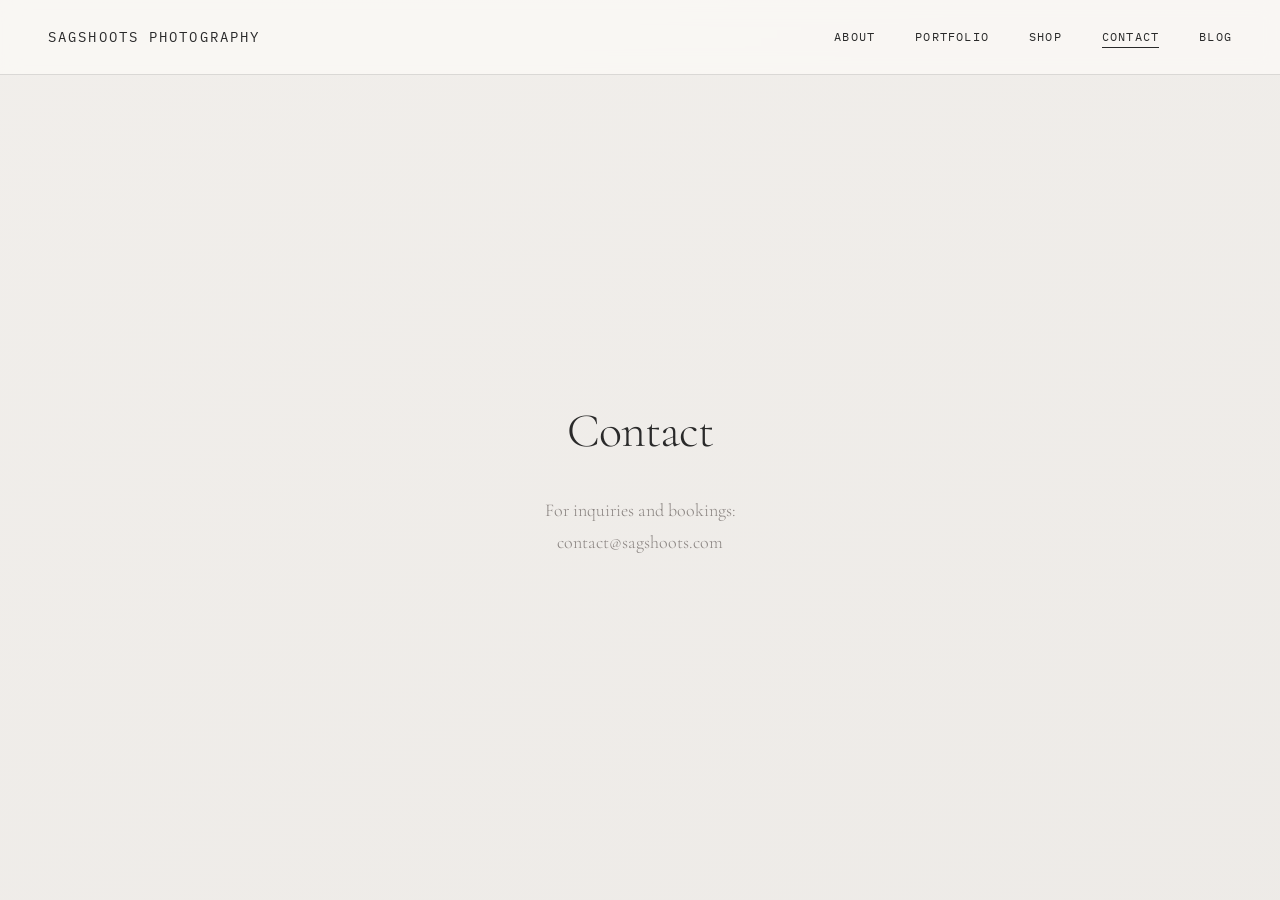
==== contact.html @ eb568fd6 "Add files via upload" ====
<!DOCTYPE html>
<html lang="en">
<head>
    <meta charset="UTF-8">
    <meta name="viewport" content="width=device-width, initial-scale=1.0">
    <title>Contact — SagShoots Photography</title>
    <link rel="preconnect" href="https://fonts.googleapis.com">
    <link rel="preconnect" href="https://fonts.gstatic.com" crossorigin>
    <link href="https://fonts.googleapis.com/css2?family=Cormorant+Garamond:wght@300;400;500;600&family=IBM+Plex+Mono:wght@300;400&display=swap" rel="stylesheet">
    <link rel="stylesheet" href="styles.css">
</head>
<body>
    <nav>
        <div class="container">
            <a href="index.html" class="logo">SagShoots Photography</a>
            <ul class="nav-links">
                <li><a href="index.html">About</a></li>
                <li><a href="portfolio.html">Portfolio</a></li>
                <li><a href="shop.html">Shop</a></li>
                <li><a href="contact.html" class="active">Contact</a></li>
                <li><a href="https://sagshoots.substack.com/" target="_blank" rel="noopener noreferrer">Blog</a></li>
            </ul>
        </div>
    </nav>

    <main class="simple-page">
        <div class="simple-background"></div>
        <div class="simple-content">
            <h1>Contact</h1>
            <p>For inquiries and bookings:<br>contact@sagshoots.com</p>
        </div>
    </main>
</body>
</html>
---- styles.css ----
:root {
    --cream: #f9f7f4;
    --charcoal: #2a2a2a;
    --warm-grey: #8a8481;
    --accent: #6d5d52;
    --border: rgba(42, 42, 42, 0.15);
}

* {
    margin: 0;
    padding: 0;
    box-sizing: border-box;
}

body {
    font-family: 'Cormorant Garamond', serif;
    background: var(--cream);
    color: var(--charcoal);
    line-height: 1.6;
}

/* Navigation */
nav {
    position: fixed;
    top: 0;
    left: 0;
    right: 0;
    z-index: 1000;
    background: rgba(249, 247, 244, 0.95);
    backdrop-filter: blur(10px);
    border-bottom: 1px solid var(--border);
}

nav .container {
    max-width: 1400px;
    margin: 0 auto;
    padding: 1.5rem 3rem;
    display: flex;
    justify-content: space-between;
    align-items: center;
}

.logo {
    font-family: 'IBM Plex Mono', monospace;
    font-size: 0.875rem;
    font-weight: 400;
    letter-spacing: 0.15em;
    text-transform: uppercase;
    color: var(--charcoal);
    text-decoration: none;
    transition: opacity 0.3s ease;
}

.logo:hover {
    opacity: 0.6;
}

.nav-links {
    display: flex;
    gap: 2.5rem;
    list-style: none;
}

.nav-links a {
    font-family: 'IBM Plex Mono', monospace;
    font-size: 0.75rem;
    letter-spacing: 0.1em;
    text-transform: uppercase;
    color: var(--charcoal);
    text-decoration: none;
    position: relative;
    transition: color 0.3s ease;
}

.nav-links a::after {
    content: '';
    position: absolute;
    bottom: -4px;
    left: 0;
    width: 0;
    height: 1px;
    background: var(--charcoal);
    transition: width 0.4s cubic-bezier(0.16, 1, 0.3, 1);
}

.nav-links a:hover {
    color: var(--accent);
}

.nav-links a:hover::after {
    width: 100%;
}

.nav-links a.active::after {
    width: 100%;
}

/* Landing Page (index only) */
.landing-page {
    position: fixed;
    top: 0;
    left: 0;
    width: 100%;
    height: 100vh;
    background: var(--charcoal);
    display: flex;
    align-items: center;
    justify-content: center;
    z-index: 2000;
    opacity: 1;
    transition: opacity 1.5s cubic-bezier(0.16, 1, 0.3, 1);
    overflow: hidden;
}

.landing-page.fade-out {
    opacity: 0;
    pointer-events: none;
    transition: opacity 1.5s ease;
}

.landing-page.hidden {
    display: none;
}

.landing-image {
    position: absolute;
    top: 0;
    left: 0;
    width: 100%;
    height: 100%;
    object-fit: cover;
    animation: imageFadeIn 2.5s cubic-bezier(0.16, 1, 0.3, 1);
}

@keyframes imageFadeIn {
    0% { opacity: 0; transform: scale(1.05); }
    100% { opacity: 1; transform: scale(1); }
}

.landing-logo {
    position: relative;
    z-index: 1;
    max-width: 400px;
    width: 80%;
    height: auto;
    filter: drop-shadow(0 4px 20px rgba(0, 0, 0, 0.3));
    animation: logoFadeIn 2s cubic-bezier(0.16, 1, 0.3, 1);
    animation-delay: 0.5s;
    animation-fill-mode: both;
    opacity: 0;
}

@keyframes logoFadeIn {
    0% { opacity: 0; transform: scale(0.95); }
    100% { opacity: 1; transform: scale(1); }
}

@keyframes slideDown {
    from { transform: translateY(-100%); opacity: 0; }
    to { transform: translateY(0); opacity: 1; }
}

@keyframes fadeIn {
    from { opacity: 0; transform: translateY(20px); }
    to { opacity: 1; transform: translateY(0); }
}

@keyframes staggerIn {
    from { opacity: 0; transform: translateY(30px); }
    to { opacity: 1; transform: translateY(0); }
}

/* About Page */
.about-page {
    position: relative;
    display: flex;
    flex-direction: column;
    align-items: center;
    justify-content: flex-start;
    padding: 150px 3rem 3rem;
    min-height: 100vh;
}

.about-background {
    position: absolute;
    top: 0;
    left: 0;
    width: 100%;
    height: 100%;
    background-image: url('Iceland Gallery/Iceland_120mm_Slight_Edit-31.jpg');
    background-size: cover;
    background-position: center;
    opacity: 0.15;
    z-index: 0;
}

.about-content {
    position: relative;
    z-index: 1;
    max-width: 1100px;
    width: 100%;
    margin: 0 auto;
    display: grid;
    grid-template-columns: 1fr 1.5fr;
    gap: 4rem;
    align-items: center;
    animation: staggerIn 1s cubic-bezier(0.16, 1, 0.3, 1);
}

.about-logo-footer {
    position: relative;
    z-index: 1;
    width: 100%;
    max-width: 1100px;
    display: flex;
    justify-content: center;
    align-items: center;
    padding: 4rem 0 3rem 0;
    margin: 0 auto;
}

.about-logo-footer img {
    max-width: 300px;
    width: 50%;
    height: auto;
    opacity: 0.6;
    animation: staggerIn 1.2s cubic-bezier(0.16, 1, 0.3, 1);
    animation-delay: 0.3s;
    animation-fill-mode: both;
}

.about-image {
    width: 100%;
    aspect-ratio: 1/1;
    background: var(--warm-grey);
    border: 1px solid var(--border);
    border-radius: 50%;
    overflow: hidden;
    display: flex;
    align-items: center;
    justify-content: center;
    font-family: 'IBM Plex Mono', monospace;
    font-size: 0.75rem;
    color: var(--cream);
    letter-spacing: 0.1em;
    animation-delay: 0.2s;
}

.about-text h1 {
    font-size: 2.5rem;
    font-weight: 300;
    margin-bottom: 2rem;
    letter-spacing: -0.02em;
    line-height: 1.2;
}

.about-text p {
    font-size: 1.125rem;
    line-height: 1.8;
    margin-bottom: 1.5rem;
    font-weight: 300;
    color: var(--charcoal);
}

/* Portfolio Page */
.portfolio-page {
    position: relative;
    display: flex;
    flex-direction: column;
    min-height: 100vh;
    padding-top: 100px;
    background: #e8e4df;
}

.portfolio-header {
    padding: 2rem 3rem;
    text-align: center;
    z-index: 2;
}

.portfolio-header h1 {
    font-size: 3rem;
    font-weight: 300;
    letter-spacing: -0.02em;
    color: var(--charcoal);
    margin: 0;
}

.portfolio-content {
    display: flex;
    width: 100%;
    flex: 1;
}

.portfolio-background {
    position: absolute;
    top: 0;
    left: 0;
    width: 100%;
    height: 100%;
    background: linear-gradient(165deg, #d6d1cc 0%, #c9c3be 100%);
    opacity: 0.4;
    z-index: 0;
}

.portfolio-nav {
    position: relative;
    z-index: 1;
    width: 300px;
    padding: 3rem 2rem 3rem 3rem;
    display: flex;
    flex-direction: column;
    gap: 2rem;
    transition: all 0.5s cubic-bezier(0.16, 1, 0.3, 1);
}

.portfolio-nav.collapsed {
    width: 200px;
    gap: 1rem;
}

.portfolio-link {
    font-size: 1.5rem;
    font-weight: 300;
    color: var(--charcoal);
    text-decoration: none;
    cursor: pointer;
    transition: all 0.3s ease;
    opacity: 0.5;
    letter-spacing: -0.01em;
}

.portfolio-link:hover {
    opacity: 1;
    transform: translateX(8px);
}

.portfolio-link.active {
    opacity: 1;
    font-weight: 400;
}

.portfolio-nav.collapsed .portfolio-link {
    font-size: 1.125rem;
}

.gallery-container {
    position: relative;
    z-index: 1;
    flex: 1;
    padding: 3rem 3rem 3rem 2rem;
    display: none;
    animation: expandIn 0.6s cubic-bezier(0.16, 1, 0.3, 1);
}

.gallery-container.active {
    display: block;
}

@keyframes expandIn {
    from { opacity: 0; transform: scale(0.95); }
    to { opacity: 1; transform: scale(1); }
}

.gallery-main {
    width: 100%;
    max-height: 65vh;
    background: transparent;
    border: none;
    margin-bottom: 2rem;
    display: flex;
    align-items: center;
    justify-content: center;
    position: relative;
}

.gallery-main img {
    max-width: 50%;
    max-height: 65vh;
    width: auto;
    height: auto;
    display: block;
    object-fit: contain;
}

img[src*="DSCF3690"] {
    filter: brightness(1.1);
}

.gallery-thumbnails {
    display: flex;
    gap: 1rem;
    overflow-x: auto;
    padding-bottom: 1rem;
}

.gallery-thumbnails::-webkit-scrollbar {
    height: 4px;
}

.gallery-thumbnails::-webkit-scrollbar-track {
    background: var(--border);
}

.gallery-thumbnails::-webkit-scrollbar-thumb {
    background: var(--accent);
    border-radius: 2px;
}

.thumbnail {
    min-width: 120px;
    height: 80px;
    background: var(--warm-grey);
    border: 1px solid var(--border);
    cursor: pointer;
    transition: all 0.3s ease;
    display: flex;
    align-items: center;
    justify-content: center;
    opacity: 0.6;
    overflow: hidden;
}

.thumbnail img {
    width: 100%;
    height: 100%;
    object-fit: cover;
}

.thumbnail-wrapper {
    display: flex;
    flex-direction: column;
    gap: 0.5rem;
    min-width: 120px;
}

.thumbnail-caption {
    font-family: 'Cormorant Garamond', serif;
    font-size: 0.75rem;
    font-weight: 300;
    font-style: italic;
    color: var(--warm-grey);
    text-align: center;
    line-height: 1.3;
    opacity: 0.8;
}

.thumbnail:hover {
    opacity: 1;
    transform: translateY(-4px);
    border-color: var(--accent);
}

.thumbnail.active {
    opacity: 1;
    border-color: var(--charcoal);
}

/* Shop & Contact Pages */
.simple-page {
    position: relative;
    padding: 100px 3rem 3rem;
    min-height: 100vh;
    display: flex;
    align-items: center;
    justify-content: center;
}

.simple-background {
    position: absolute;
    top: 0;
    left: 0;
    width: 100%;
    height: 100%;
    background: linear-gradient(155deg, #d9d4cf 0%, #cbc6c1 100%);
    opacity: 0.25;
    z-index: 0;
}

.simple-content {
    position: relative;
    z-index: 1;
    text-align: center;
    max-width: 600px;
    animation: staggerIn 1s cubic-bezier(0.16, 1, 0.3, 1);
}

.simple-content h1 {
    font-size: 3rem;
    font-weight: 300;
    margin-bottom: 1.5rem;
    letter-spacing: -0.02em;
}

.simple-content p {
    font-size: 1.125rem;
    line-height: 1.8;
    font-weight: 300;
    color: var(--warm-grey);
}

/* Responsive */
@media (max-width: 768px) {
    nav .container {
        padding: 1rem 1.5rem;
        flex-direction: column;
        gap: 1rem;
    }

    .nav-links {
        gap: 1.5rem;
    }

    .about-content {
        grid-template-columns: 1fr;
        gap: 2rem;
    }

    .portfolio-page {
        flex-direction: column;
    }

    .portfolio-nav {
        width: 100%;
        padding: 2rem 1.5rem;
        flex-direction: row;
        overflow-x: auto;
    }

    .portfolio-nav.collapsed {
        width: 100%;
    }

    .gallery-container {
        padding: 2rem 1.5rem;
    }

    .gallery-main {
        height: 50vh;
    }

    .simple-content h1 {
        font-size: 2rem;
    }
}
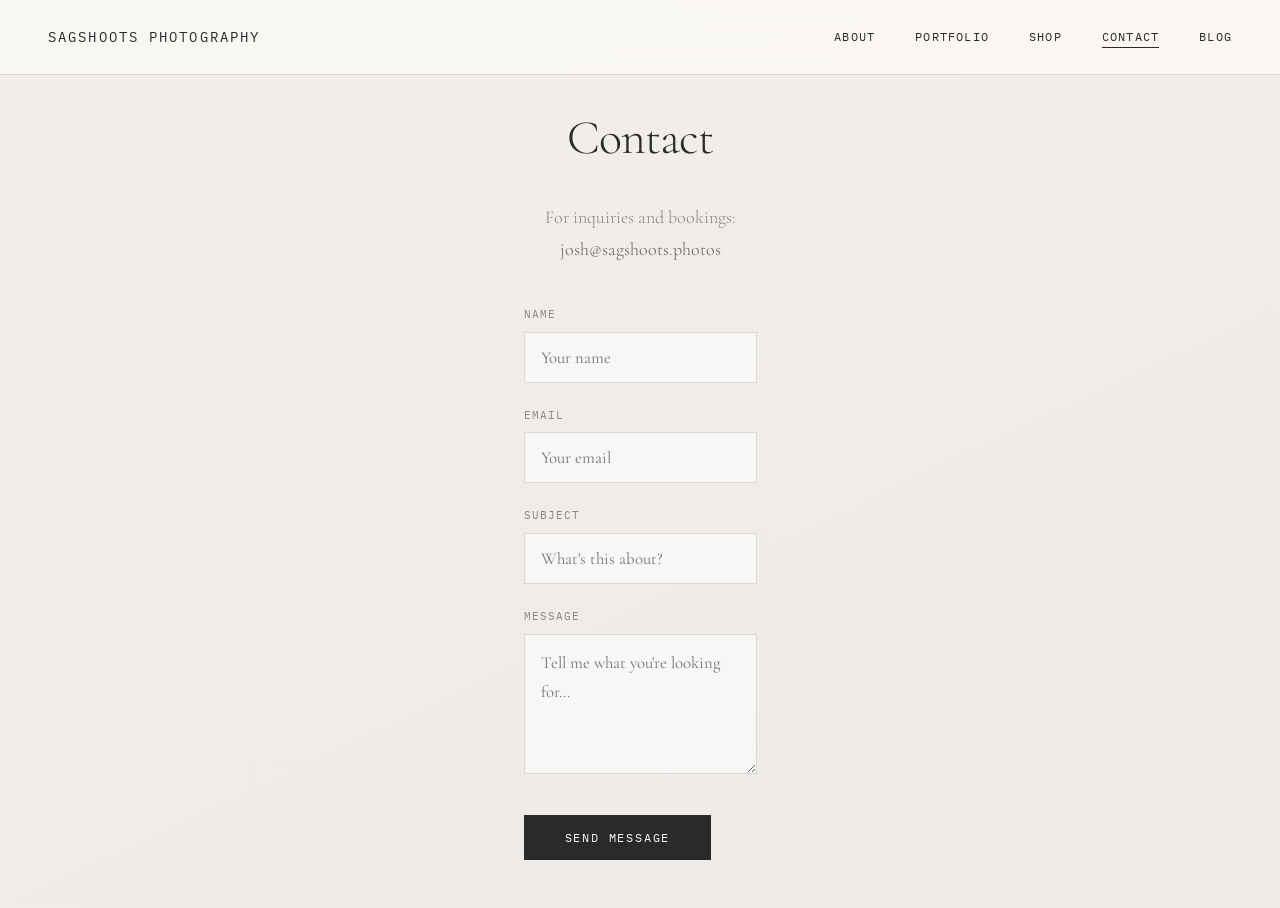
==== commit e59258ea: "Add files via upload" ====
--- a/contact.html
+++ b/contact.html
@@ -8,6 +8,74 @@
     <link rel="preconnect" href="https://fonts.gstatic.com" crossorigin>
     <link href="https://fonts.googleapis.com/css2?family=Cormorant+Garamond:wght@300;400;500;600&family=IBM+Plex+Mono:wght@300;400&display=swap" rel="stylesheet">
     <link rel="stylesheet" href="styles.css">
+    <style>
+        .contact-form {
+            width: 100%;
+            max-width: 500px;
+            margin-top: 2.5rem;
+            text-align: left;
+        }
+
+        .form-group {
+            margin-bottom: 1.5rem;
+        }
+
+        .form-group label {
+            display: block;
+            font-family: 'IBM Plex Mono', monospace;
+            font-size: 0.7rem;
+            letter-spacing: 0.1em;
+            text-transform: uppercase;
+            color: var(--warm-grey);
+            margin-bottom: 0.5rem;
+        }
+
+        .form-group input,
+        .form-group textarea {
+            width: 100%;
+            padding: 0.875rem 1rem;
+            font-family: 'Cormorant Garamond', serif;
+            font-size: 1.05rem;
+            color: var(--charcoal);
+            background: rgba(255, 255, 255, 0.6);
+            border: 1px solid var(--border);
+            outline: none;
+            transition: border-color 0.3s ease, background 0.3s ease;
+        }
+
+        .form-group input:focus,
+        .form-group textarea:focus {
+            border-color: var(--accent);
+            background: rgba(255, 255, 255, 0.85);
+        }
+
+        .form-group textarea {
+            min-height: 140px;
+            resize: vertical;
+            line-height: 1.7;
+        }
+
+        .form-submit {
+            display: inline-block;
+            padding: 0.875rem 2.5rem;
+            background: var(--charcoal);
+            color: var(--cream);
+            font-family: 'IBM Plex Mono', monospace;
+            font-size: 0.75rem;
+            letter-spacing: 0.15em;
+            text-transform: uppercase;
+            text-decoration: none;
+            border: 1px solid var(--charcoal);
+            cursor: pointer;
+            transition: all 0.3s ease;
+            margin-top: 0.5rem;
+        }
+
+        .form-submit:hover {
+            background: transparent;
+            color: var(--charcoal);
+        }
+    </style>
 </head>
 <body>
     <nav>
@@ -27,8 +95,80 @@
         <div class="simple-background"></div>
         <div class="simple-content">
             <h1>Contact</h1>
-            <p>For inquiries and bookings:<br>contact@sagshoots.com</p>
+            <p>For inquiries and bookings:<br><a href="mailto:josh@sagshoots.photos" style="color: var(--accent); text-decoration: none;">josh@sagshoots.photos</a></p>
+
+            <div class="contact-form">
+                <div class="form-group">
+                    <label for="name">Name</label>
+                    <input type="text" id="name" placeholder="Your name">
+                </div>
+                <div class="form-group">
+                    <label for="email">Email</label>
+                    <input type="email" id="email" placeholder="Your email">
+                </div>
+                <div class="form-group">
+                    <label for="subject">Subject</label>
+                    <input type="text" id="subject" placeholder="What's this about?">
+                </div>
+                <div class="form-group">
+                    <label for="message">Message</label>
+                    <textarea id="message" placeholder="Tell me what you're looking for..."></textarea>
+                </div>
+                <button class="form-submit" onclick="sendMessage()">Send Message</button>
+            </div>
         </div>
     </main>
+
+    <script>
+        function sendMessage() {
+            const btn = document.querySelector('.form-submit');
+            const name = document.getElementById('name').value;
+            const email = document.getElementById('email').value;
+            const subject = document.getElementById('subject').value;
+            const message = document.getElementById('message').value;
+
+            if (!name || !email || !message) {
+                btn.textContent = 'Please fill in all fields';
+                btn.style.borderColor = '#b5655a';
+                btn.style.color = '#b5655a';
+                setTimeout(() => {
+                    btn.textContent = 'Send Message';
+                    btn.style.borderColor = '';
+                    btn.style.color = '';
+                }, 2500);
+                return;
+            }
+
+            btn.textContent = 'Sending...';
+            btn.disabled = true;
+
+            fetch('https://script.google.com/macros/s/AKfycbzIwrY6gnPlo_3Uqefm4nVimhoNmM_8SEvntT1vROU8_gWh-BEV0o7xz4KFYX_Hc4ScQg/exec', {
+                method: 'POST',
+                mode: 'no-cors',
+                headers: { 'Content-Type': 'application/json' },
+                body: JSON.stringify({ name: name, email: email, subject: subject, message: message })
+            }).then(() => {
+                btn.textContent = 'Message Sent ✓';
+                btn.style.background = 'transparent';
+                btn.style.color = 'var(--accent)';
+                btn.style.borderColor = 'var(--accent)';
+                document.getElementById('name').value = '';
+                document.getElementById('email').value = '';
+                document.getElementById('subject').value = '';
+                document.getElementById('message').value = '';
+                setTimeout(() => {
+                    btn.textContent = 'Send Message';
+                    btn.style.background = '';
+                    btn.style.color = '';
+                    btn.style.borderColor = '';
+                    btn.disabled = false;
+                }, 3000);
+            }).catch(() => {
+                btn.textContent = 'Error — try again';
+                btn.disabled = false;
+                setTimeout(() => { btn.textContent = 'Send Message'; }, 2500);
+            });
+        }
+    </script>
 </body>
 </html>
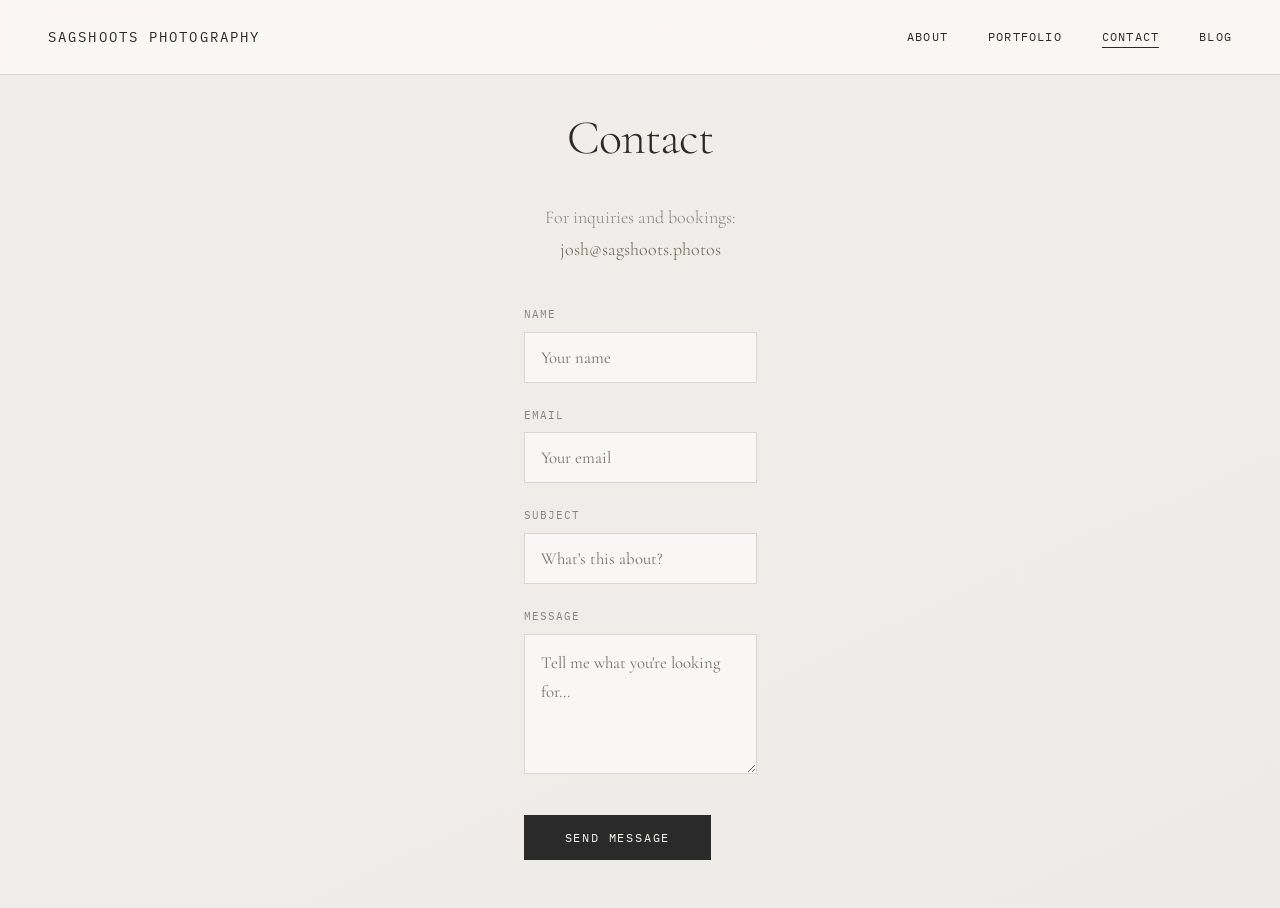
==== commit d2e49e3a: "Update contact.html hide shop link for now" ====
--- a/contact.html
+++ b/contact.html
@@ -9,9 +9,12 @@
     <link href="https://fonts.googleapis.com/css2?family=Cormorant+Garamond:wght@300;400;500;600&family=IBM+Plex+Mono:wght@300;400&display=swap" rel="stylesheet">
     <link rel="stylesheet" href="styles.css">
     <style>
+        .simple-content {
+            max-width: clamp(400px, 50vw, 800px);
+        }
+
         .contact-form {
             width: 100%;
-            max-width: 500px;
             margin-top: 2.5rem;
             text-align: left;
         }
@@ -84,7 +87,7 @@
             <ul class="nav-links">
                 <li><a href="index.html">About</a></li>
                 <li><a href="portfolio.html">Portfolio</a></li>
-                <li><a href="shop.html">Shop</a></li>
+                <!-- <li><a href="shop.html">Shop</a></li> #hidden until I am able to get a shop live (note, remove the comment text and outer arrows. -->
                 <li><a href="contact.html" class="active">Contact</a></li>
                 <li><a href="https://sagshoots.substack.com/" target="_blank" rel="noopener noreferrer">Blog</a></li>
             </ul>
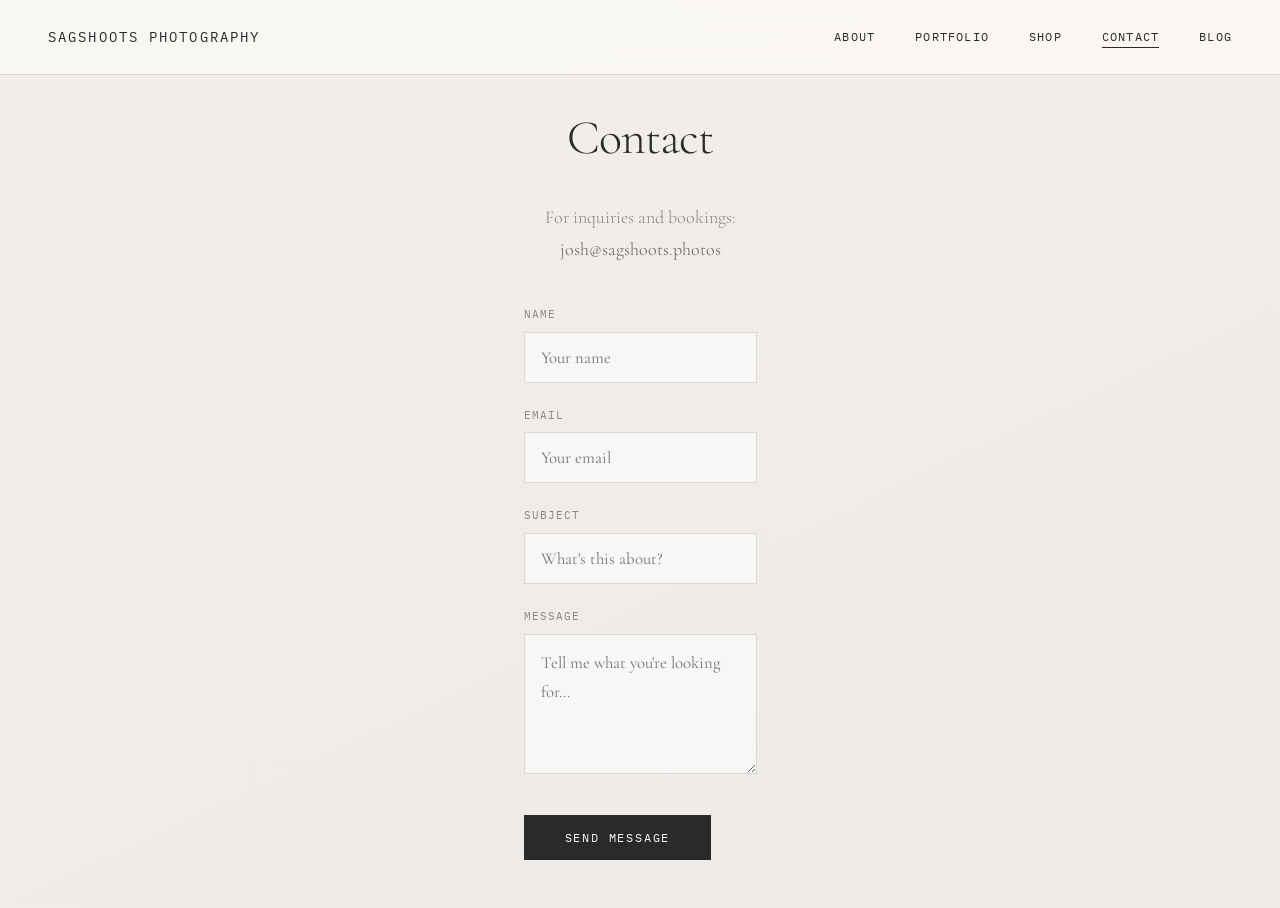
==== commit a993e667: "Add files via upload" ====
--- a/contact.html
+++ b/contact.html
@@ -10,7 +10,7 @@
     <link rel="stylesheet" href="styles.css">
     <style>
         .simple-content {
-            max-width: clamp(400px, 50vw, 800px);
+            max-width: clamp(400px, 70vw, 900px);
         }
 
         .contact-form {
@@ -87,7 +87,7 @@
             <ul class="nav-links">
                 <li><a href="index.html">About</a></li>
                 <li><a href="portfolio.html">Portfolio</a></li>
-                <!-- <li><a href="shop.html">Shop</a></li> #hidden until I am able to get a shop live (note, remove the comment text and outer arrows. -->
+                <li><a href="shop.html">Shop</a></li>
                 <li><a href="contact.html" class="active">Contact</a></li>
                 <li><a href="https://sagshoots.substack.com/" target="_blank" rel="noopener noreferrer">Blog</a></li>
             </ul>
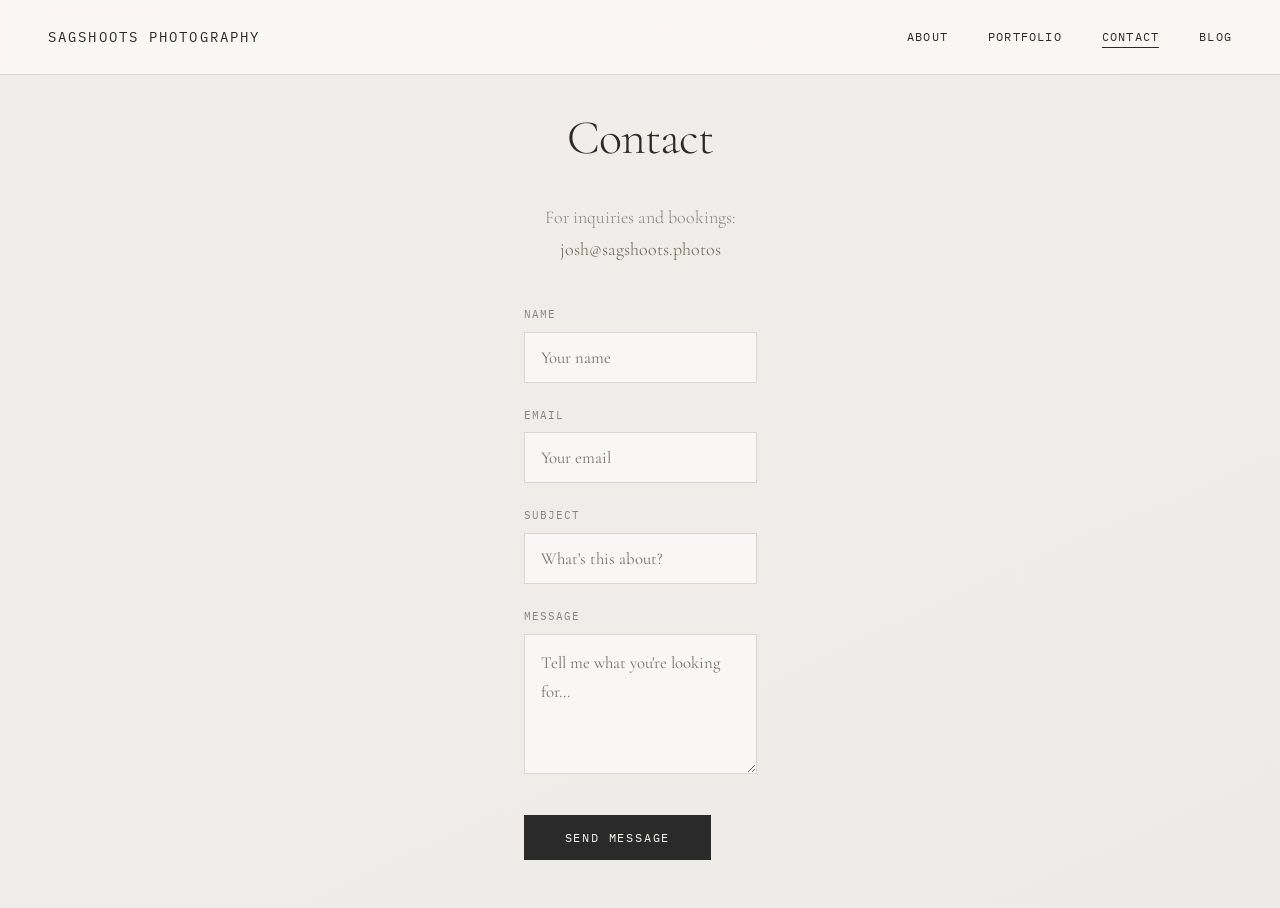
==== commit 41e122da: "Update contact.html hide shop for now" ====
--- a/contact.html
+++ b/contact.html
@@ -87,7 +87,7 @@
             <ul class="nav-links">
                 <li><a href="index.html">About</a></li>
                 <li><a href="portfolio.html">Portfolio</a></li>
-                <li><a href="shop.html">Shop</a></li>
+                <!-- <li><a href="shop.html">Shop</a></li> #hidden until I am able to get a shop live (note, remove the comment text and outer arrows. -->
                 <li><a href="contact.html" class="active">Contact</a></li>
                 <li><a href="https://sagshoots.substack.com/" target="_blank" rel="noopener noreferrer">Blog</a></li>
             </ul>
